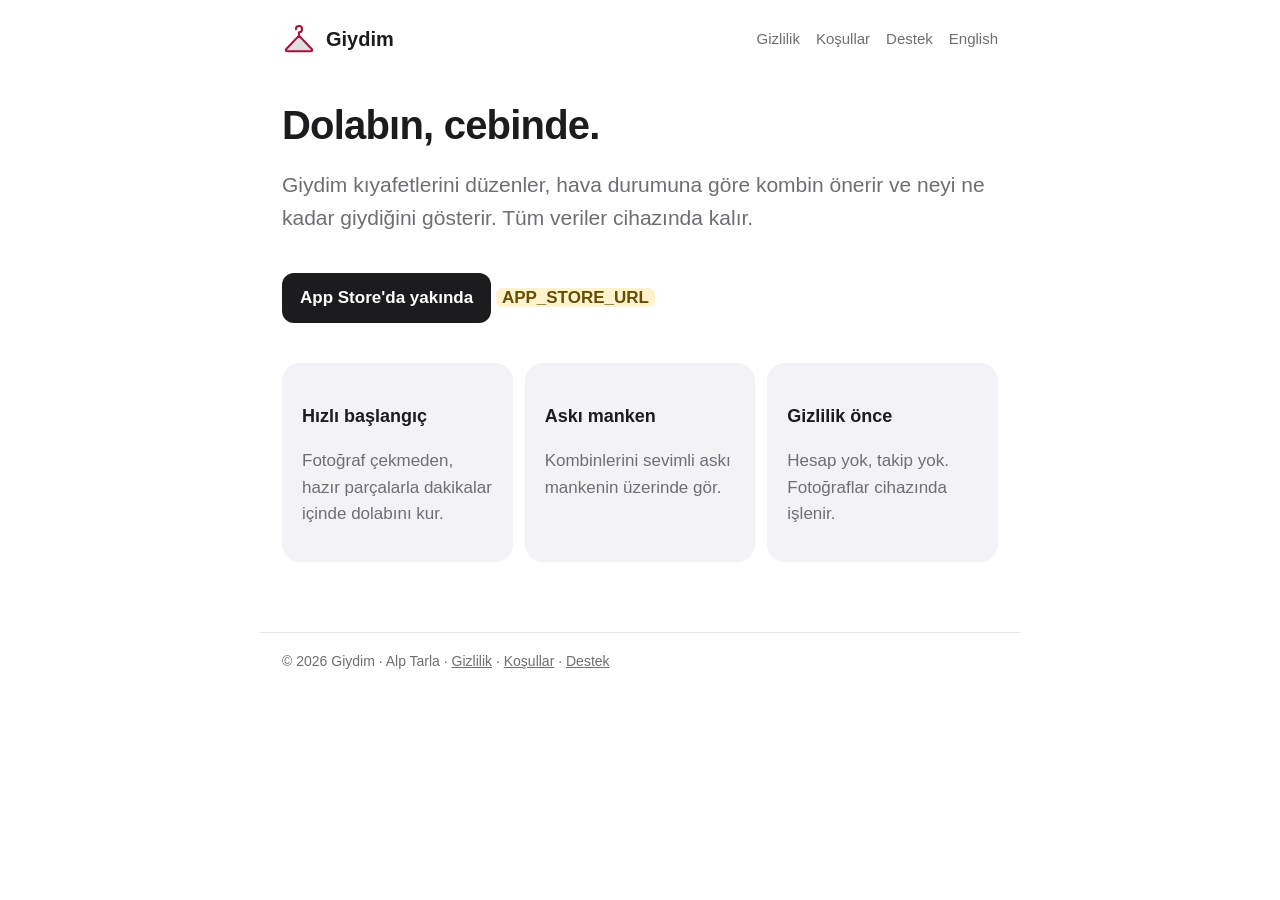
==== index.html @ e9b8206c "Giydim website: landing, privacy, terms, support (TR/EN)" ====
<!doctype html><html lang="tr"><head><meta charset="utf-8"><meta name="viewport" content="width=device-width,initial-scale=1">
<title>Giydim · Giydim</title><meta name="color-scheme" content="light dark"><link rel="stylesheet" href="style.css"></head>
<body><header><a class="brand" href="index.html"><svg viewBox="0 0 100 100" aria-hidden="true"><path d="M50 40 L12 80 Q8 86 18 86 L82 86 Q92 86 88 80 Z" fill="currentColor" opacity=".14"/><path d="M50 40 L12 80 Q8 86 18 86 L82 86 Q92 86 88 80 Z M50 40 V30 A9 9 0 1 0 41 21" fill="none" stroke="#A3123A" stroke-width="6" stroke-linecap="round" stroke-linejoin="round"/></svg>Giydim</a><nav><a href="privacy.html">Gizlilik</a><a href="terms.html">Koşullar</a><a href="support.html">Destek</a><a href="en/index.html" hreflang="en">English</a></nav></header>
<main><h1>Dolabın, cebinde.</h1><p class="lead">Giydim kıyafetlerini düzenler, hava durumuna göre kombin önerir ve neyi ne kadar giydiğini gösterir. Tüm veriler cihazında kalır.</p>
<a class="badge" href="#" aria-label="App Store'dan indirin (yakında)"> App Store'da yakında</a> <span class="ph">APP_STORE_URL</span>
<div class="grid"><div class="card"><h3>Hızlı başlangıç</h3><p class="muted">Fotoğraf çekmeden, hazır parçalarla dakikalar içinde dolabını kur.</p></div>
<div class="card"><h3>Askı manken</h3><p class="muted">Kombinlerini sevimli askı mankenin üzerinde gör.</p></div>
<div class="card"><h3>Gizlilik önce</h3><p class="muted">Hesap yok, takip yok. Fotoğraflar cihazında işlenir.</p></div></div></main><footer>© 2026 Giydim · Alp Tarla · <a href="privacy.html">Gizlilik</a> · <a href="terms.html">Koşullar</a> · <a href="support.html">Destek</a></footer></body></html>
---- style.css ----
:root{--accent:#A3123A;--bg:#fff;--fg:#1c1c1e;--muted:#6e6e73;--card:#f2f2f7;--line:#e5e5ea;color-scheme:light dark}
@media (prefers-color-scheme:dark){:root{--accent:#FF6B8B;--bg:#000;--fg:#f2f2f7;--muted:#a1a1a6;--card:#1c1c1e;--line:#38383a}}
*{box-sizing:border-box}html{-webkit-text-size-adjust:100%}
body{margin:0;font:17px/1.55 -apple-system,BlinkMacSystemFont,"SF Pro Text","Helvetica Neue",Arial,sans-serif;background:var(--bg);color:var(--fg)}
header,main,footer{max-width:760px;margin:0 auto;padding:0 22px}
header{display:flex;align-items:center;justify-content:space-between;padding-top:22px;padding-bottom:10px}
.brand{display:flex;gap:10px;align-items:center;font-weight:700;font-size:20px;color:var(--fg);text-decoration:none}
.brand svg{width:34px;height:34px}
nav a{color:var(--muted);text-decoration:none;margin-left:16px;font-size:15px}nav a:hover,nav a[aria-current]{color:var(--accent)}
h1{font:700 40px/1.15 -apple-system,BlinkMacSystemFont,"SF Pro Display",sans-serif;letter-spacing:-.02em;margin:36px 0 10px}
h2{font-size:22px;margin:34px 0 8px}h3{font-size:18px;margin:22px 0 6px}
p,li{color:var(--fg)}.muted{color:var(--muted)}a{color:var(--accent)}
.lead{font-size:21px;color:var(--muted);max-width:34em}
.badge{display:inline-flex;align-items:center;gap:10px;background:var(--fg);color:var(--bg);border-radius:12px;padding:12px 18px;font-weight:600;text-decoration:none;margin-top:18px}
.card{background:var(--card);border-radius:18px;padding:18px 20px;margin:14px 0}
.grid{display:grid;grid-template-columns:repeat(auto-fit,minmax(200px,1fr));gap:12px;margin-top:26px}
.ph{background:#fff3cd;color:#664d03;border-radius:6px;padding:0 6px;font-weight:600}
@media (prefers-color-scheme:dark){.ph{background:#4d3b00;color:#ffe08a}}
.note{border-left:4px solid var(--accent);padding:8px 14px;background:var(--card);border-radius:8px}
footer{border-top:1px solid var(--line);margin-top:56px;padding-top:18px;padding-bottom:40px;font-size:14px;color:var(--muted)}
footer a{color:var(--muted)}
details{background:var(--card);border-radius:14px;padding:14px 18px;margin:10px 0}summary{font-weight:600;cursor:pointer}
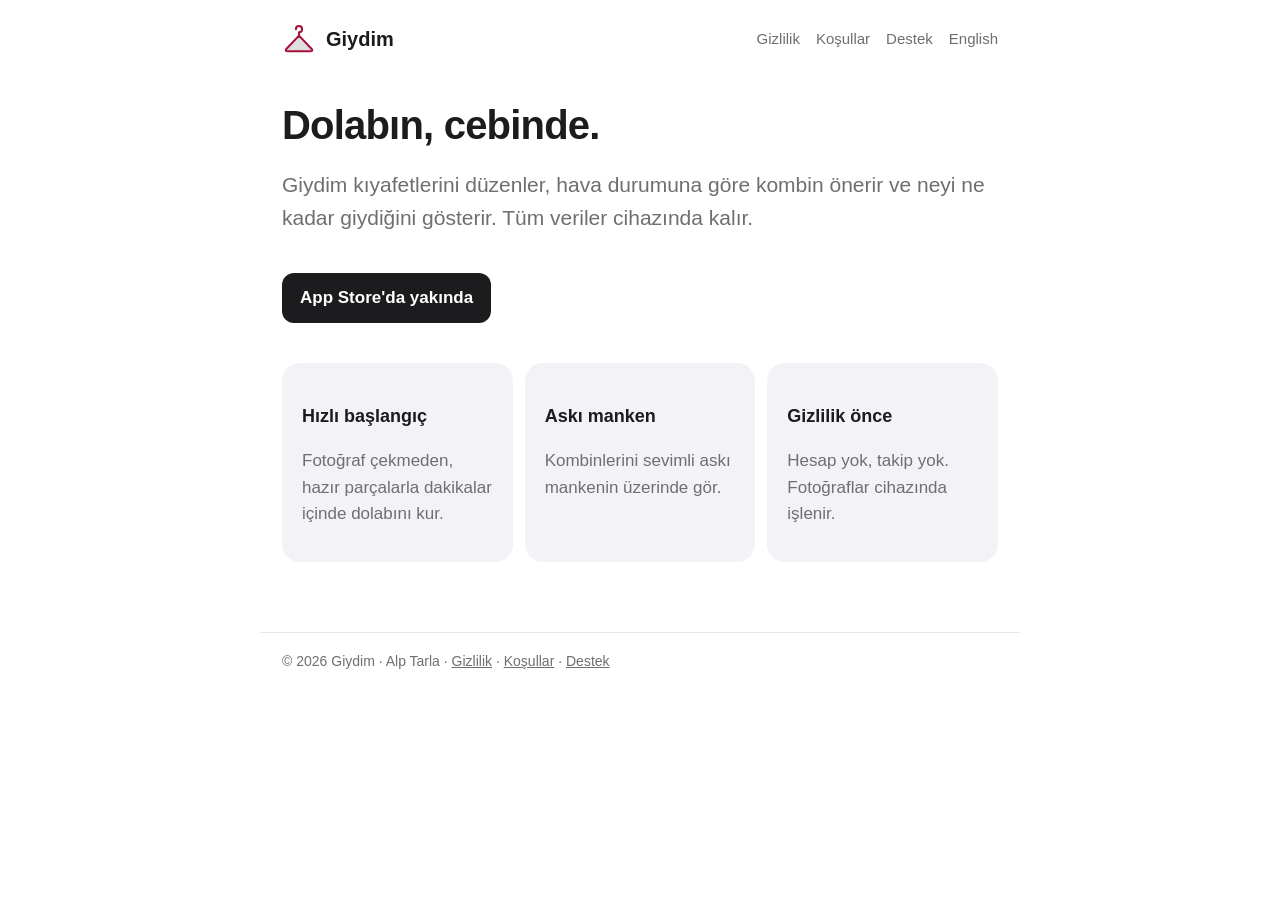
==== commit 804f4592: "Fill support email and effective date" ====
--- a/index.html
+++ b/index.html
@@ -2,7 +2,7 @@
 <title>Giydim · Giydim</title><meta name="color-scheme" content="light dark"><link rel="stylesheet" href="style.css"></head>
 <body><header><a class="brand" href="index.html"><svg viewBox="0 0 100 100" aria-hidden="true"><path d="M50 40 L12 80 Q8 86 18 86 L82 86 Q92 86 88 80 Z" fill="currentColor" opacity=".14"/><path d="M50 40 L12 80 Q8 86 18 86 L82 86 Q92 86 88 80 Z M50 40 V30 A9 9 0 1 0 41 21" fill="none" stroke="#A3123A" stroke-width="6" stroke-linecap="round" stroke-linejoin="round"/></svg>Giydim</a><nav><a href="privacy.html">Gizlilik</a><a href="terms.html">Koşullar</a><a href="support.html">Destek</a><a href="en/index.html" hreflang="en">English</a></nav></header>
 <main><h1>Dolabın, cebinde.</h1><p class="lead">Giydim kıyafetlerini düzenler, hava durumuna göre kombin önerir ve neyi ne kadar giydiğini gösterir. Tüm veriler cihazında kalır.</p>
-<a class="badge" href="#" aria-label="App Store'dan indirin (yakında)"> App Store'da yakında</a> <span class="ph">APP_STORE_URL</span>
+<a class="badge" href="#" aria-label="App Store'dan indirin (yakında)"> App Store'da yakında</a>
 <div class="grid"><div class="card"><h3>Hızlı başlangıç</h3><p class="muted">Fotoğraf çekmeden, hazır parçalarla dakikalar içinde dolabını kur.</p></div>
 <div class="card"><h3>Askı manken</h3><p class="muted">Kombinlerini sevimli askı mankenin üzerinde gör.</p></div>
 <div class="card"><h3>Gizlilik önce</h3><p class="muted">Hesap yok, takip yok. Fotoğraflar cihazında işlenir.</p></div></div></main><footer>© 2026 Giydim · Alp Tarla · <a href="privacy.html">Gizlilik</a> · <a href="terms.html">Koşullar</a> · <a href="support.html">Destek</a></footer></body></html>
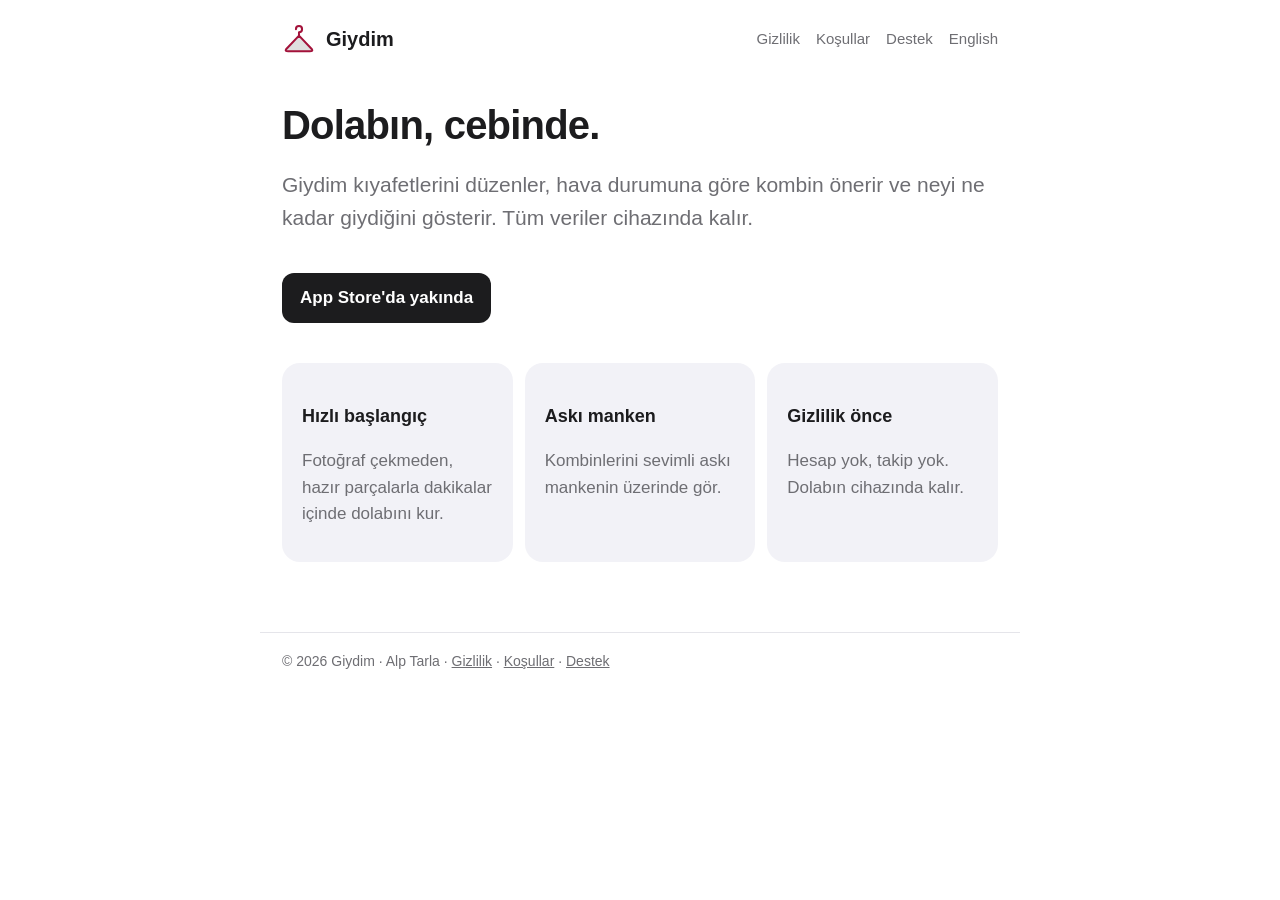
==== commit 84a4bcb4: "Privacy, terms, support: the app no longer uses the camera or photo library; pieces come from ready-" ====
--- a/index.html
+++ b/index.html
@@ -5,4 +5,4 @@
 <a class="badge" href="#" aria-label="App Store'dan indirin (yakında)"> App Store'da yakında</a>
 <div class="grid"><div class="card"><h3>Hızlı başlangıç</h3><p class="muted">Fotoğraf çekmeden, hazır parçalarla dakikalar içinde dolabını kur.</p></div>
 <div class="card"><h3>Askı manken</h3><p class="muted">Kombinlerini sevimli askı mankenin üzerinde gör.</p></div>
-<div class="card"><h3>Gizlilik önce</h3><p class="muted">Hesap yok, takip yok. Fotoğraflar cihazında işlenir.</p></div></div></main><footer>© 2026 Giydim · Alp Tarla · <a href="privacy.html">Gizlilik</a> · <a href="terms.html">Koşullar</a> · <a href="support.html">Destek</a></footer></body></html>+<div class="card"><h3>Gizlilik önce</h3><p class="muted">Hesap yok, takip yok. Dolabın cihazında kalır.</p></div></div></main><footer>© 2026 Giydim · Alp Tarla · <a href="privacy.html">Gizlilik</a> · <a href="terms.html">Koşullar</a> · <a href="support.html">Destek</a></footer></body></html>
